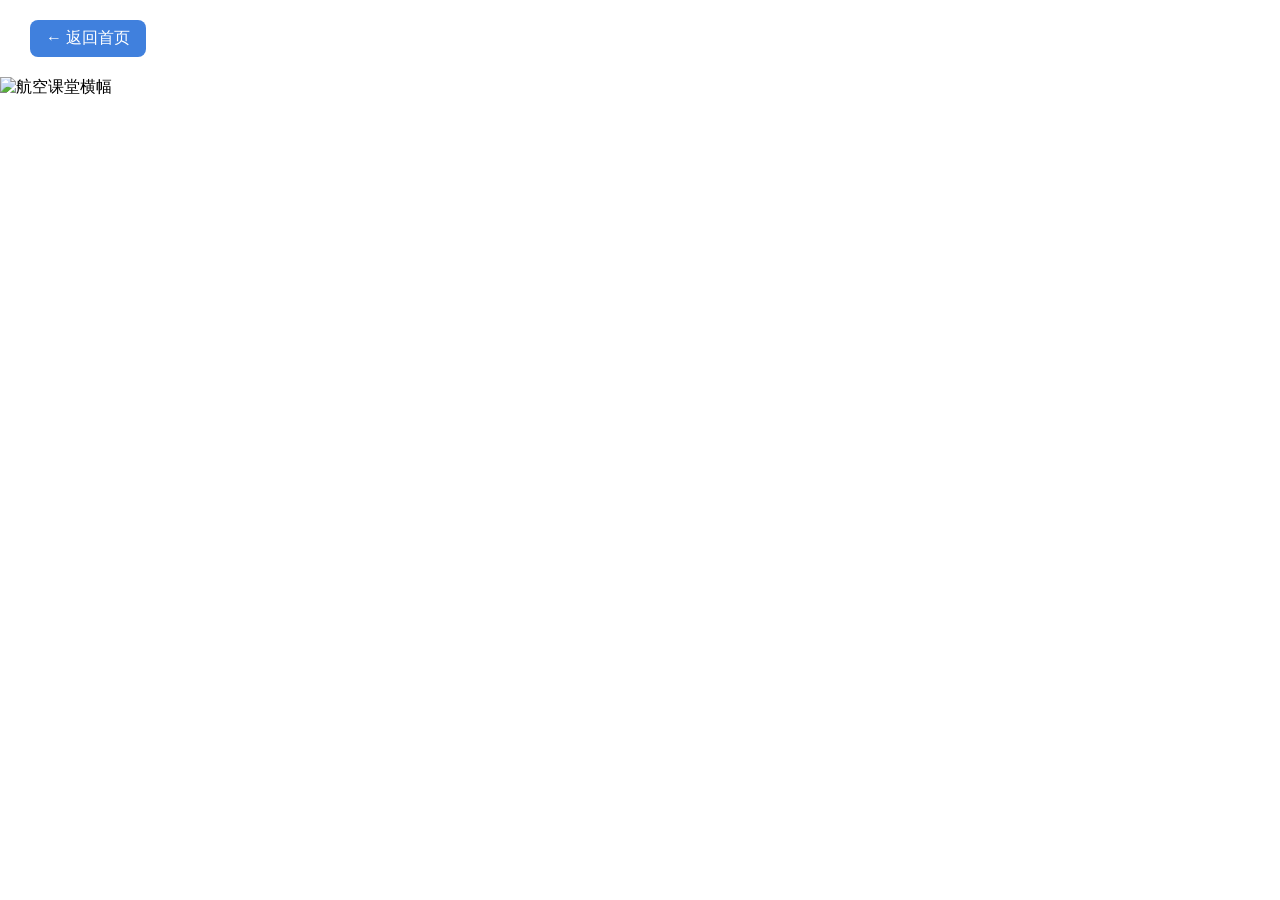
==== aviation-class.html @ 6dceb22b "Update aviation-class.html" ====
<!DOCTYPE html>
<html lang="zh-CN">
<head>
<meta charset="UTF-8">
<meta name="viewport" content="width=device-width, initial-scale=1.0">
<title>航空课堂</title>
<link rel="stylesheet" href="assets/css/style.css">
</head>
<body>
<a href="index.html" class="back-home">← 返回首页</a>
<section class="banner">
  <img id="aviation-banner-img" src="" alt="航空课堂横幅">
</section>
<div class="category-wrap" id="category-wrap"></div>
<div class="card-list" id="card-list"></div>

<script src="assets/js/main.js"></script>
<script>
loadJson("data/aviation-class.json", function(err, pageData){
  if(err){
    document.body.innerHTML += '<div style="color:red;padding:20px;">' + err.message + '</div>';
    return;
  }

  document.querySelector("#aviation-banner-img").src = pageData.banner_bg;

  let catHtml = "";
  pageData.category_list.forEach(function(cat){
    catHtml += '<div class="category-item">' +
      '<img src="' + cat.icon + '" alt="' + cat.name + '">' +
      '<div>' +
        '<h4>' + cat.name + '</h4>' +
        '<p>' + cat.desc + '</p>' +
      '</div>' +
    '</div>';
  });
  document.querySelector("#category-wrap").innerHTML = catHtml;

  let cardHtml = "";
  pageData.hot_courses.forEach(function(item, idx){
    cardHtml += '<div class="item-card" onclick="location.href=\'player.html?index=' + idx + '&page=aviation-class\'">' +
      '<img src="' + item.cover + '" alt="' + item.title + '">' +
      '<div class="item-info"></div>' +
    '</div>';
  });
  document.querySelector("#card-list").innerHTML = cardHtml;
});
</script>
</body>
</html>
---- assets/css/style.css ----
*{
  margin:0;
  padding:0;
  box-sizing:border-box;
}
.banner{
  width:100%;
}
.banner img{
  width:100%;
  height:auto;
  display:block;
}
.back-home{
  display:inline-block;
  margin:20px 30px;
  padding:8px 16px;
  background:#4080dd;
  color:#fff;
  border-radius:8px;
  text-decoration:none;
}
.category-wrap{
  display:flex;
  gap:16px;
  padding:0 30px 20px;
  flex-wrap:wrap;
}
.category-item{
  padding:12px 20px;
  background:#f0f6ff;
  border-radius:12px;
  display:flex;
  align-items:center;
  gap:10px;
}
.category-item img{
  width:36px;
  height:36px;
}
.card-list{
  display:grid;
  grid-template-columns:repeat(auto-fill,minmax(280px,1fr));
  gap:24px;
  padding:0 30px 40px;
}
.item-card{
  border-radius:16px;
  overflow:hidden;
  box-shadow:0 3px 10px #00000015;
  cursor:pointer;
}
.item-card img{
  width:100%;
  aspect-ratio:16/9;
  object-fit:cover;
}
.item-info{
  padding:0;
}

/* ==========首页纯图片卡片布局（新增，不改动其他代码）========== */
.home-entry-wrap{
  display: grid;
  grid-template-columns: 1fr 1fr 1fr;
  gap: 24px;
  padding: 30px;
}
.home-entry-item{
  border-radius:16px;
  overflow:hidden;
  cursor:pointer;
  box-shadow:0 3px 10px rgba(0,0,0,0.12);
}
.home-entry-item img{
  width:100%;
  height:auto;
  display:block;
}
/* 手机端自动变成一列 */
@media (max-width:768px){
  .home-entry-wrap{
    grid-template-columns:1fr;
  }
}

.player-wrap{
  max-width:1000px;
  margin:0 auto;
  padding:20px;
}
video{
  width:100%;
  border-radius:12px;
}
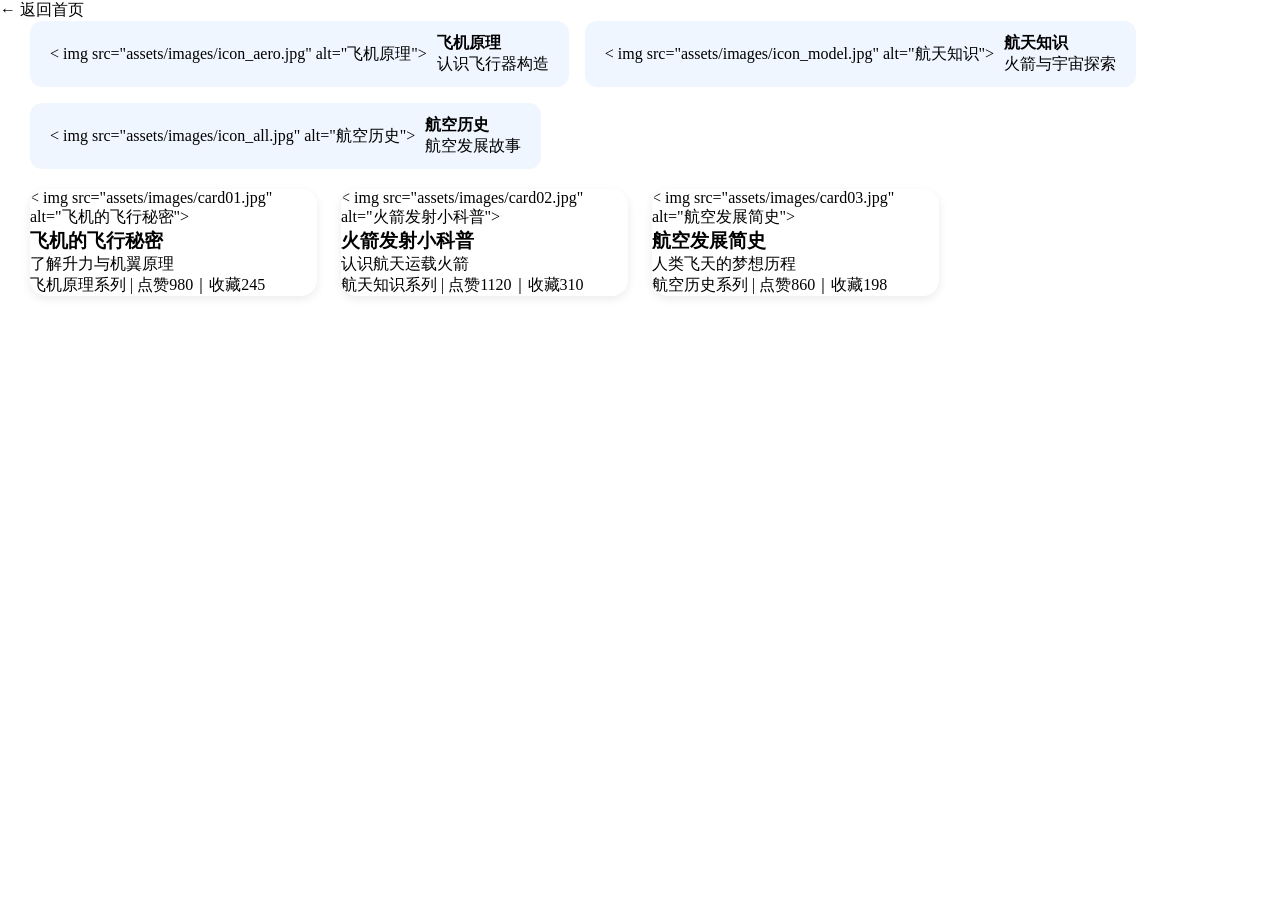
==== commit 56a602a5: "Update aviation-class.html" ====
--- a/aviation-class.html
+++ b/aviation-class.html
@@ -5,46 +5,61 @@
 <meta name="viewport" content="width=device-width, initial-scale=1.0">
 <title>航空课堂</title>
 <link rel="stylesheet" href="assets/css/style.css">
+<script src="assets/js/main.js"></script>
 </head>
 <body>
-<a href="index.html" class="back-home">← 返回首页</a>
-<section class="banner">
-  <img id="aviation-banner-img" src="" alt="航空课堂横幅">
+← 返回首页
+<section class="page-banner" id="page-banner">
+    <div class="banner-text">
+        <h1 id="main-title"></h1>
+        <p id="sub-title"></p >
+    </div>
 </section>
+
 <div class="category-wrap" id="category-wrap"></div>
 <div class="card-list" id="card-list"></div>
 
-<script src="assets/js/main.js"></script>
 <script>
-loadJson("data/aviation-class.json", function(err, pageData){
-  if(err){
-    document.body.innerHTML += '<div style="color:red;padding:20px;">' + err.message + '</div>';
-    return;
-  }
+document.addEventListener('DOMContentLoaded', ()=>{
+    loadData("data/aviation-class.json", function(err, pageData){
+        if(err){
+            document.body.innerHTML += `<div style="color:red;padding:16px">加载异常：${err.message}</div>`;
+            return;
+        }
+        document.getElementById("page-banner").style.backgroundImage = `url(${pageData.banner_bg})`;
+        document.getElementById("main-title").innerText = pageData.slogan_main;
+        document.getElementById("sub-title").innerText = pageData.slogan_sub;
 
-  document.querySelector("#aviation-banner-img").src = pageData.banner_bg;
+        const catWrap = document.querySelector("#category-wrap");
+        let catHtml = "";
+        pageData.category_list.forEach(cat=>{
+        catHtml += `
+        <div class="category-item">
+            < img src="${cat.icon}" alt="${cat.name}">
+            <div>
+                <h4>${cat.name}</h4>
+                <p>${cat.desc}</p >
+            </div>
+        </div>`;
+        })
+        catWrap.innerHTML = catHtml;
 
-  let catHtml = "";
-  pageData.category_list.forEach(function(cat){
-    catHtml += '<div class="category-item">' +
-      '<img src="' + cat.icon + '" alt="' + cat.name + '">' +
-      '<div>' +
-        '<h4>' + cat.name + '</h4>' +
-        '<p>' + cat.desc + '</p>' +
-      '</div>' +
-    '</div>';
-  });
-  document.querySelector("#category-wrap").innerHTML = catHtml;
-
-  let cardHtml = "";
-  pageData.hot_courses.forEach(function(item, idx){
-    cardHtml += '<div class="item-card" onclick="location.href=\'player.html?index=' + idx + '&page=aviation-class\'">' +
-      '<img src="' + item.cover + '" alt="' + item.title + '">' +
-      '<div class="item-info"></div>' +
-    '</div>';
-  });
-  document.querySelector("#card-list").innerHTML = cardHtml;
-});
+        const listWrap = document.querySelector("#card-list");
+        let html = "";
+        pageData.hot_courses.forEach(item=>{
+        html += `
+        <div class="item-card">
+            < img src="${item.cover}" alt="${item.title}">
+            <div class="item-info">
+                <h3>${item.title}</h3>
+                <p>${item.desc}</p >
+                <p>${item.plateName} | ${item.class_num}</p >
+            </div>
+        </div>`;
+        })
+        listWrap.innerHTML = html;
+    })
+})
 </script>
 </body>
 </html>
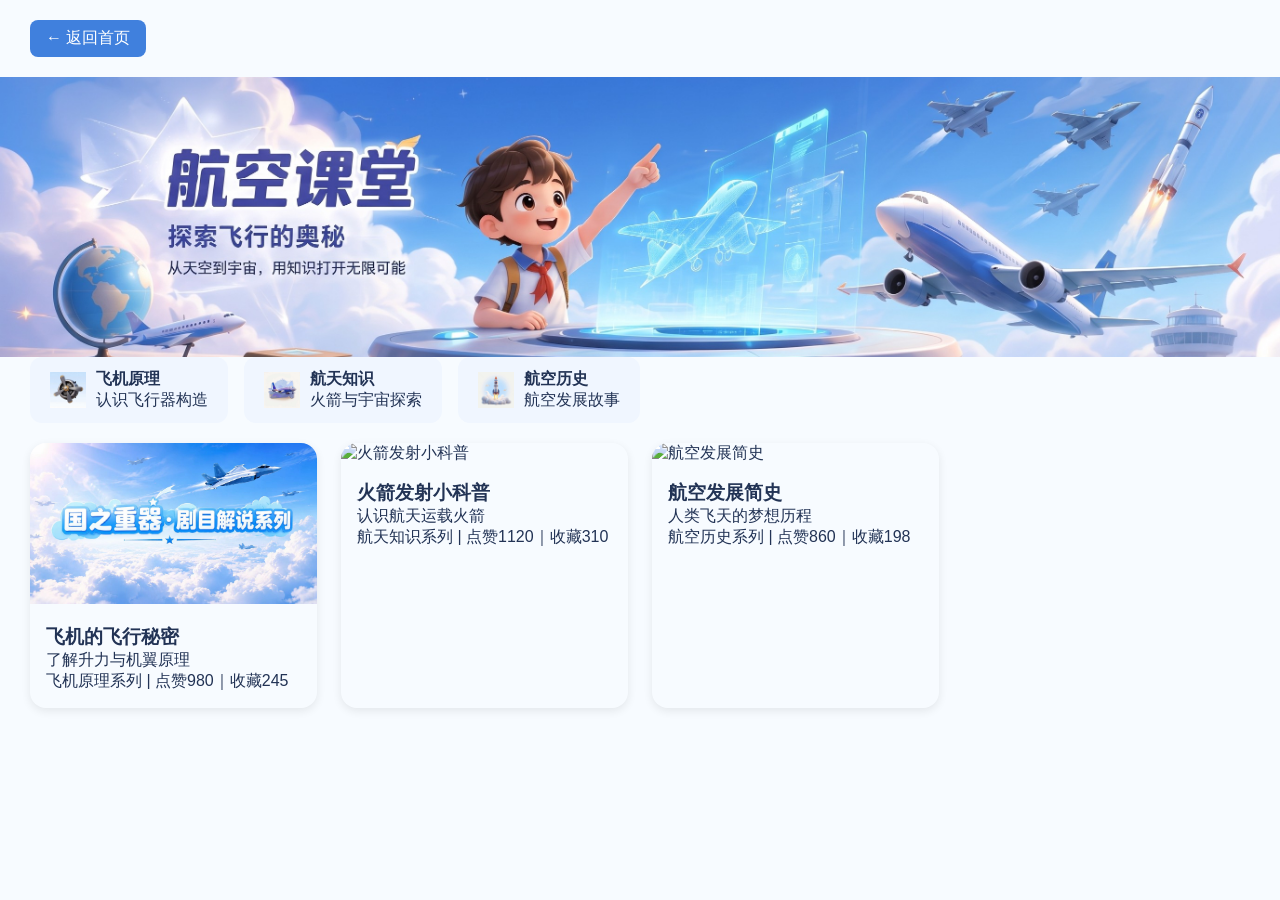
==== commit 7b3dde7a: "Fix HTML structure and improve JavaScript syntax" ====
--- a/aviation-class.html
+++ b/aviation-class.html
@@ -8,17 +8,15 @@
 <script src="assets/js/main.js"></script>
 </head>
 <body>
-← 返回首页
+<a href="index.html" class="back-btn">← 返回首页</a>
 <section class="page-banner" id="page-banner">
     <div class="banner-text">
         <h1 id="main-title"></h1>
-        <p id="sub-title"></p >
+        <p id="sub-title"></p>
     </div>
 </section>
-
 <div class="category-wrap" id="category-wrap"></div>
 <div class="card-list" id="card-list"></div>
-
 <script>
 document.addEventListener('DOMContentLoaded', ()=>{
     loadData("data/aviation-class.json", function(err, pageData){
@@ -29,31 +27,29 @@
         document.getElementById("page-banner").style.backgroundImage = `url(${pageData.banner_bg})`;
         document.getElementById("main-title").innerText = pageData.slogan_main;
         document.getElementById("sub-title").innerText = pageData.slogan_sub;
-
         const catWrap = document.querySelector("#category-wrap");
         let catHtml = "";
         pageData.category_list.forEach(cat=>{
         catHtml += `
         <div class="category-item">
-            < img src="${cat.icon}" alt="${cat.name}">
+            <img src="${cat.icon}" alt="${cat.name}">
             <div>
                 <h4>${cat.name}</h4>
-                <p>${cat.desc}</p >
+                <p>${cat.desc}</p>
             </div>
         </div>`;
         })
         catWrap.innerHTML = catHtml;
-
         const listWrap = document.querySelector("#card-list");
         let html = "";
-        pageData.hot_courses.forEach(item=>{
+        pageData.hot_courses.forEach((item,idx)=>{
         html += `
-        <div class="item-card">
-            < img src="${item.cover}" alt="${item.title}">
+        <div class="item-card" onclick="location.href='player.html?index=${idx}&page=aviation-class'">
+            <img src="${item.cover}" alt="${item.title}">
             <div class="item-info">
                 <h3>${item.title}</h3>
-                <p>${item.desc}</p >
-                <p>${item.plateName} | ${item.class_num}</p >
+                <p>${item.desc}</p>
+                <p>${item.plateName} | ${item.class_num}</p>
             </div>
         </div>`;
         })
--- a/assets/css/style.css
+++ b/assets/css/style.css
@@ -1,95 +1,158 @@
 *{
-  margin:0;
-  padding:0;
-  box-sizing:border-box;
+    margin:0;
+    padding:0;
+    box-sizing:border-box;
+    font-family:"Microsoft Yahei",sans-serif;
 }
-.banner{
-  width:100%;
+body{
+    background-color:#f7fbff;
+    color:#223355;
 }
-.banner img{
-  width:100%;
-  height:auto;
-  display:block;
-}
-.back-home{
-  display:inline-block;
-  margin:20px 30px;
-  padding:8px 16px;
-  background:#4080dd;
-  color:#fff;
-  border-radius:8px;
-  text-decoration:none;
-}
-.category-wrap{
-  display:flex;
-  gap:16px;
-  padding:0 30px 20px;
-  flex-wrap:wrap;
-}
-.category-item{
-  padding:12px 20px;
-  background:#f0f6ff;
-  border-radius:12px;
-  display:flex;
-  align-items:center;
-  gap:10px;
-}
-.category-item img{
-  width:36px;
-  height:36px;
-}
-.card-list{
-  display:grid;
-  grid-template-columns:repeat(auto-fill,minmax(280px,1fr));
-  gap:24px;
-  padding:0 30px 40px;
-}
-.item-card{
-  border-radius:16px;
-  overflow:hidden;
-  box-shadow:0 3px 10px #00000015;
-  cursor:pointer;
-}
-.item-card img{
-  width:100%;
-  aspect-ratio:16/9;
-  object-fit:cover;
-}
-.item-info{
-  padding:0;
+a{
+    text-decoration:none;
 }
 
-/* ==========首页纯图片卡片布局（新增，不改动其他代码）========== */
-.home-entry-wrap{
-  display: grid;
-  grid-template-columns: 1fr 1fr 1fr;
-  gap: 24px;
-  padding: 30px;
-}
-.home-entry-item{
-  border-radius:16px;
-  overflow:hidden;
-  cursor:pointer;
-  box-shadow:0 3px 10px rgba(0,0,0,0.12);
-}
-.home-entry-item img{
-  width:100%;
-  height:auto;
-  display:block;
-}
-/* 手机端自动变成一列 */
-@media (max-width:768px){
-  .home-entry-wrap{
-    grid-template-columns:1fr;
-  }
+/* ==========首页入口卡片 ========== */
+.home-entry-wrap {
+    display: grid;
+    grid-template-columns: repeat(3, 1fr);
+    gap: 24px;
+    padding: 30px 20px;
+    max-width: 1200px;
+    margin: 0 auto;
 }
 
+.home-entry-item {
+    aspect-ratio: 1 / 1;
+    border-radius: 20px;
+    overflow: hidden;
+    position: relative;
+    cursor: pointer;
+    box-shadow: 0 4px 12px rgba(0,0,0,0.12);
+    transition: transform 0.25s ease;
+}
+
+.home-entry-item:hover {
+    transform: translateY(-6px);
+}
+
+.home-entry-title {
+    position: absolute;
+    top:12px;
+    left:0;
+    right:0;
+    text-align:center;
+    font-size: 2.4rem;
+    font-weight:bold;
+    color:#223355;
+    text-shadow: 1px 1px 2px #ffffff;
+    z-index: 2;
+}
+
+.home-entry-bg {
+    width:100%;
+    height:100%;
+    object-fit: cover;
+}
+
+@media (max-width:992px) {
+    .home-entry-wrap {
+        grid-template-columns: repeat(2,1fr);
+        gap:18px;
+    }
+}
+@media (max-width:576px) {
+    .home-entry-wrap {
+        grid-template-columns: 1fr;
+    }
+}
+
+/* ========== 子页面通用banner ========== */
+.page-banner {
+    width:100%;
+    height:280px;
+    background-size: cover;
+    background-position: center;
+    position: relative;
+}
+.page-banner-text {
+    position:absolute;
+    bottom:30px;
+    left:40px;
+    color:#fff;
+}
+.page-banner-text h1 {
+    font-size:3rem;
+    margin:0;
+    text-shadow: 2px 2px 4px #0004;
+}
+.page-banner-text p {
+    font-size:1.2rem;
+    margin:8px 0 0;
+}
+
+.back-btn {
+    display: inline-block;
+    margin:20px 30px;
+    padding:8px 16px;
+    background:#4080dd;
+    color:#fff;
+    border-radius:8px;
+    text-decoration:none;
+}
+
+/* 分类栏 */
+.category-wrap {
+    display:flex;
+    gap:16px;
+    padding:0 30px 20px;
+    flex-wrap:wrap;
+}
+.category-item {
+    padding:12px 20px;
+    background:#f0f6ff;
+    border-radius:12px;
+    display:flex;
+    align-items:center;
+    gap:10px;
+}
+.category-item img {
+    width:36px;
+    height:36px;
+}
+
+/* 卡片列表 */
+.card-list {
+    display:grid;
+    grid-template-columns:repeat(auto-fill,minmax(280px,1fr));
+    gap:24px;
+    padding:0 30px 40px;
+}
+.item-card {
+    border-radius:16px;
+    overflow:hidden;
+    box-shadow:0 3px 10px #00000015;
+}
+.item-card img {
+    width:100%;
+    aspect-ratio:16/9;
+    object-fit:cover;
+}
+.item-info {
+    padding:16px;
+}
+.item-info h3 a {
+    color:#223355;
+    text-decoration:none;
+}
+
+/* 视频播放页 */
 .player-wrap{
-  max-width:1000px;
-  margin:0 auto;
-  padding:20px;
+    max-width:1000px;
+    margin:0 auto;
+    padding:20px;
 }
 video{
-  width:100%;
-  border-radius:12px;
+    width:100%;
+    border-radius:12px;
 }
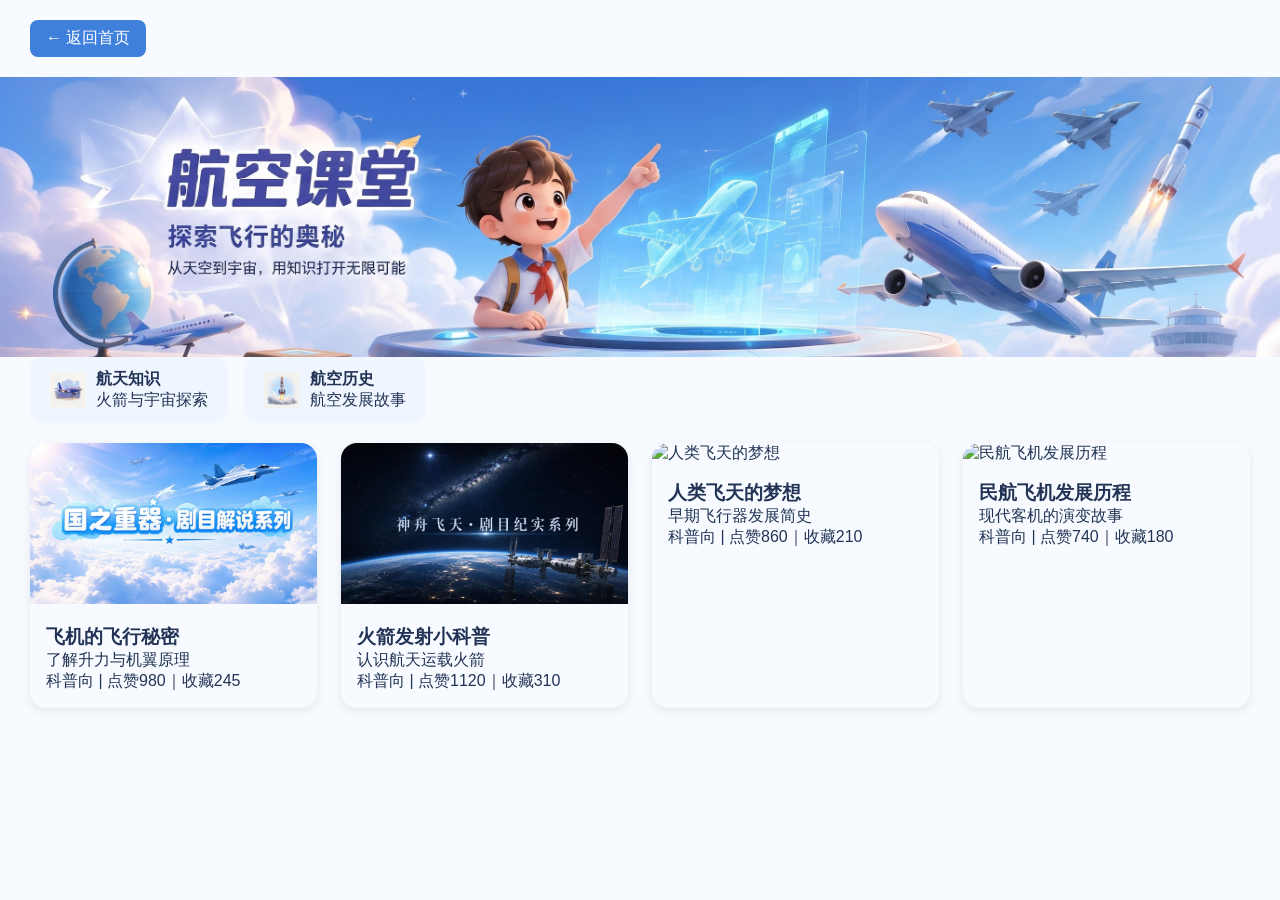
==== commit 50715d18: "Update aviation-class.html" ====
--- a/aviation-class.html
+++ b/aviation-class.html
@@ -17,45 +17,68 @@
 </section>
 <div class="category-wrap" id="category-wrap"></div>
 <div class="card-list" id="card-list"></div>
+
 <script>
+let allCourseData = [];
+let pageDataGlobal = null;
+
 document.addEventListener('DOMContentLoaded', ()=>{
     loadData("data/aviation-class.json", function(err, pageData){
         if(err){
             document.body.innerHTML += `<div style="color:red;padding:16px">加载异常：${err.message}</div>`;
             return;
         }
+        pageDataGlobal = pageData;
         document.getElementById("page-banner").style.backgroundImage = `url(${pageData.banner_bg})`;
         document.getElementById("main-title").innerText = pageData.slogan_main;
         document.getElementById("sub-title").innerText = pageData.slogan_sub;
+
+        allCourseData = pageData.hot_courses;
+
         const catWrap = document.querySelector("#category-wrap");
         let catHtml = "";
-        pageData.category_list.forEach(cat=>{
-        catHtml += `
-        <div class="category-item">
-            <img src="${cat.icon}" alt="${cat.name}">
-            <div>
-                <h4>${cat.name}</h4>
-                <p>${cat.desc}</p>
-            </div>
-        </div>`;
+        pageData.category_list.forEach((cat,catIndex)=>{
+            catHtml += `
+            <div class="category-item" onclick="filterByCategory(${catIndex})">
+                <img src="${cat.icon}" alt="${cat.name}">
+                <div>
+                    <h4>${cat.name}</h4>
+                    <p>${cat.desc}</p>
+                </div>
+            </div>`;
         })
         catWrap.innerHTML = catHtml;
-        const listWrap = document.querySelector("#card-list");
-        let html = "";
-        pageData.hot_courses.forEach((item,idx)=>{
+
+        renderCards(allCourseData);
+    })
+})
+
+//按分类下标筛选课程
+function filterByCategory(catIdx){
+    const filterList = allCourseData.filter(item=>{
+        return item.category === catIdx;
+    })
+    renderCards(filterList);
+}
+
+//渲染卡片，依靠bvid找到原始数组下标，筛选跳转不会出错
+function renderCards(courseList){
+    const listWrap = document.querySelector("#card-list");
+    let html = "";
+    courseList.forEach((item)=>{
+        const realIndex = allCourseData.findIndex(c => c.bvid === item.bvid);
         html += `
-        <div class="item-card" onclick="location.href='player.html?index=${idx}&page=aviation-class'">
+        <div class="item-card" onclick="location.href='player.html?index=${realIndex}&page=aviation-class'">
             <img src="${item.cover}" alt="${item.title}">
             <div class="item-info">
                 <h3>${item.title}</h3>
                 <p>${item.desc}</p>
-                <p>${item.plateName} | ${item.class_num}</p>
+                <p>${item.age} | ${item.class_num}</p>
             </div>
         </div>`;
-        })
-        listWrap.innerHTML = html;
     })
-})
+    listWrap.innerHTML = html;
+}
 </script>
 </body>
 </html>
--- a/assets/css/style.css
+++ b/assets/css/style.css
@@ -11,7 +11,6 @@
 a{
     text-decoration:none;
 }
-
 /* ==========首页入口卡片 ========== */
 .home-entry-wrap {
     display: grid;
@@ -21,7 +20,6 @@
     max-width: 1200px;
     margin: 0 auto;
 }
-
 .home-entry-item {
     aspect-ratio: 1 / 1;
     border-radius: 20px;
@@ -31,11 +29,9 @@
     box-shadow: 0 4px 12px rgba(0,0,0,0.12);
     transition: transform 0.25s ease;
 }
-
 .home-entry-item:hover {
     transform: translateY(-6px);
 }
-
 .home-entry-title {
     position: absolute;
     top:12px;
@@ -48,13 +44,11 @@
     text-shadow: 1px 1px 2px #ffffff;
     z-index: 2;
 }
-
 .home-entry-bg {
     width:100%;
     height:100%;
     object-fit: cover;
 }
-
 @media (max-width:992px) {
     .home-entry-wrap {
         grid-template-columns: repeat(2,1fr);
@@ -66,7 +60,6 @@
         grid-template-columns: 1fr;
     }
 }
-
 /* ========== 子页面通用banner ========== */
 .page-banner {
     width:100%;
@@ -90,7 +83,6 @@
     font-size:1.2rem;
     margin:8px 0 0;
 }
-
 .back-btn {
     display: inline-block;
     margin:20px 30px;
@@ -100,7 +92,6 @@
     border-radius:8px;
     text-decoration:none;
 }
-
 /* 分类栏 */
 .category-wrap {
     display:flex;
@@ -120,7 +111,6 @@
     width:36px;
     height:36px;
 }
-
 /* 卡片列表 */
 .card-list {
     display:grid;
@@ -132,6 +122,7 @@
     border-radius:16px;
     overflow:hidden;
     box-shadow:0 3px 10px #00000015;
+    cursor:pointer;
 }
 .item-card img {
     width:100%;
@@ -145,7 +136,6 @@
     color:#223355;
     text-decoration:none;
 }
-
 /* 视频播放页 */
 .player-wrap{
     max-width:1000px;
